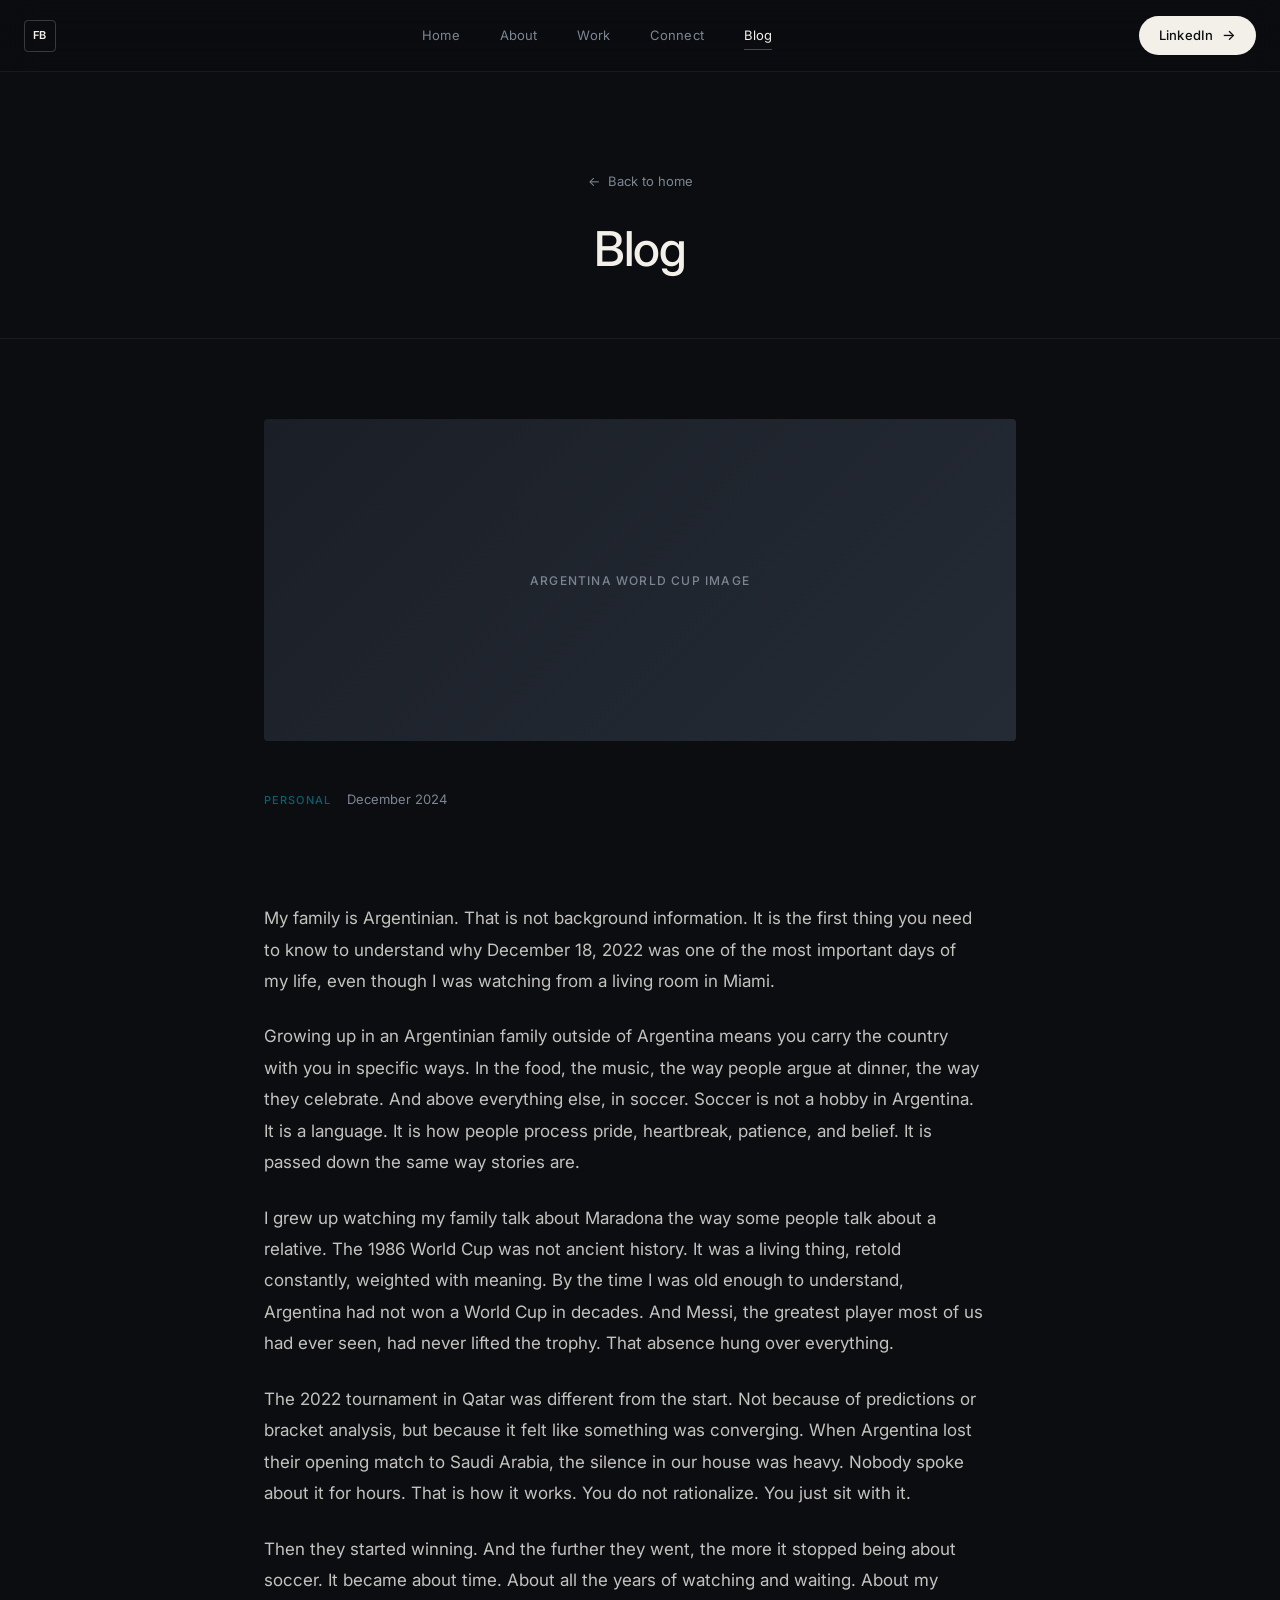
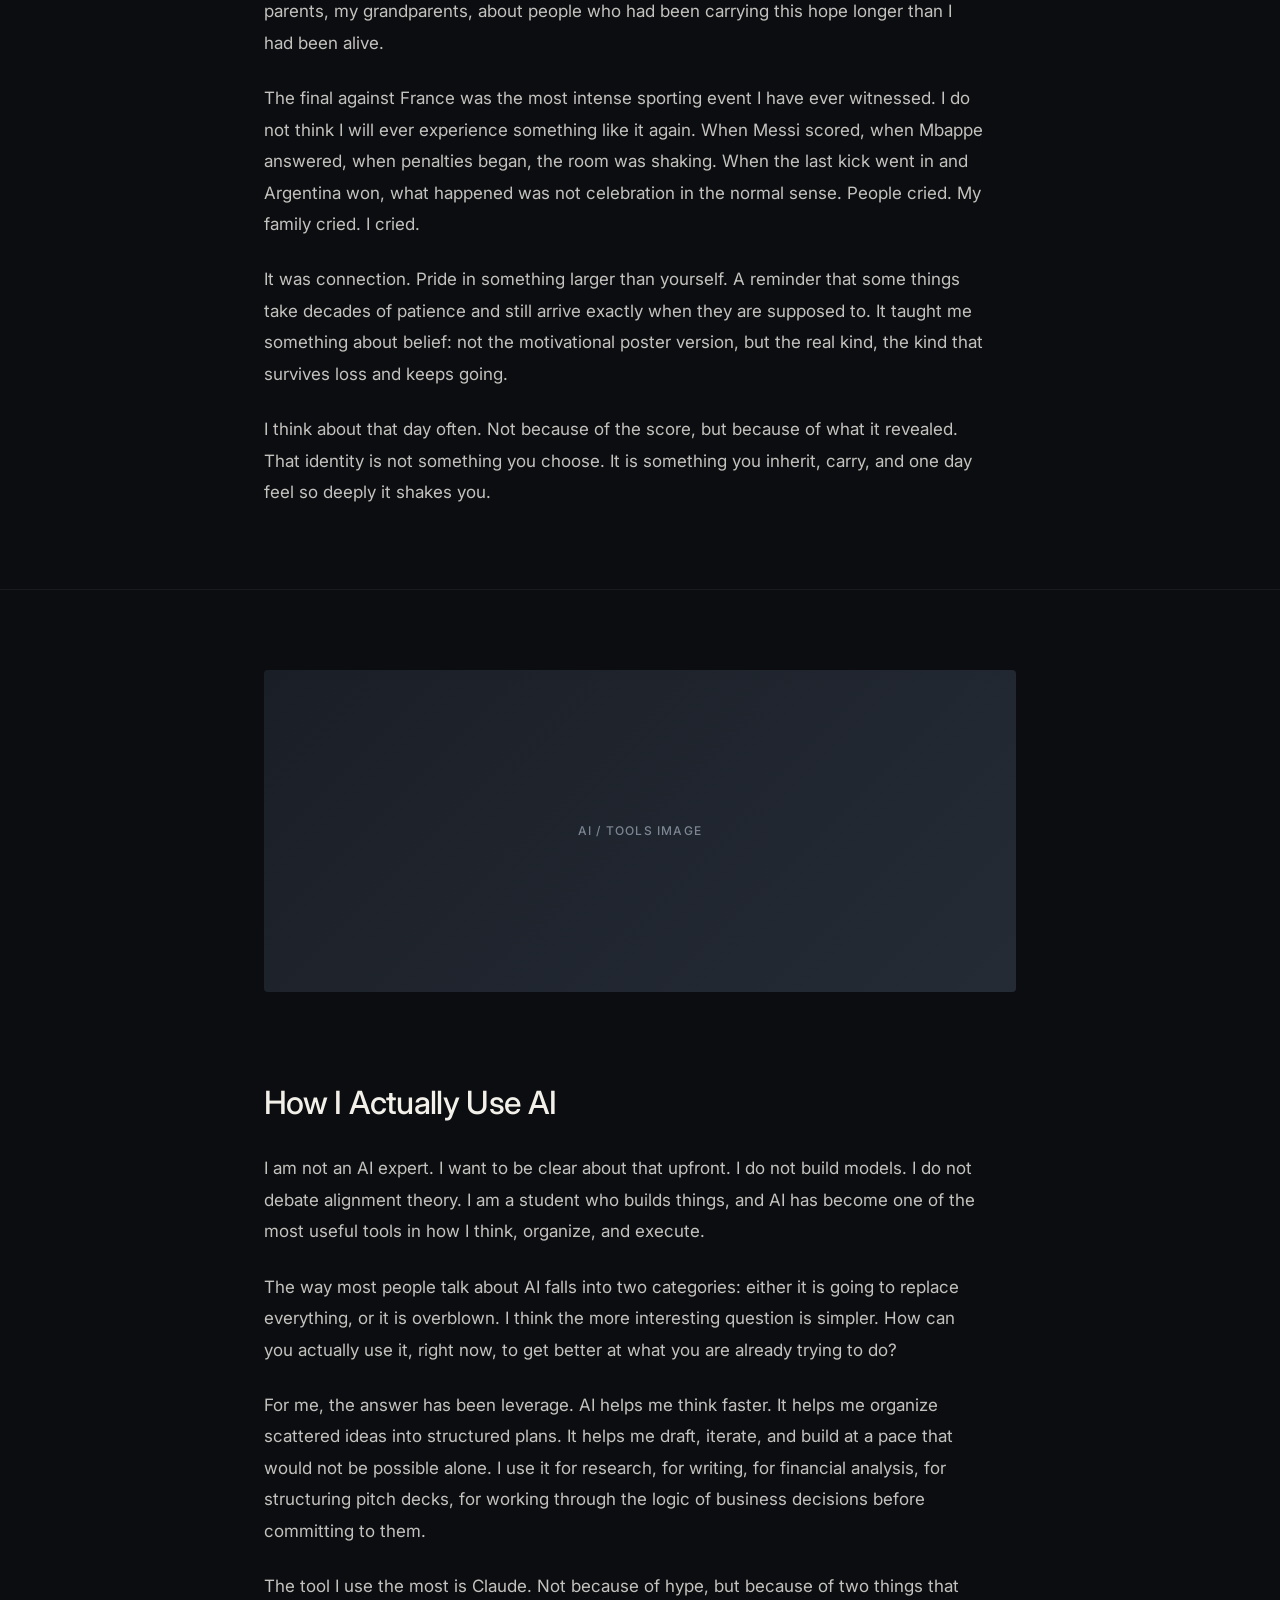
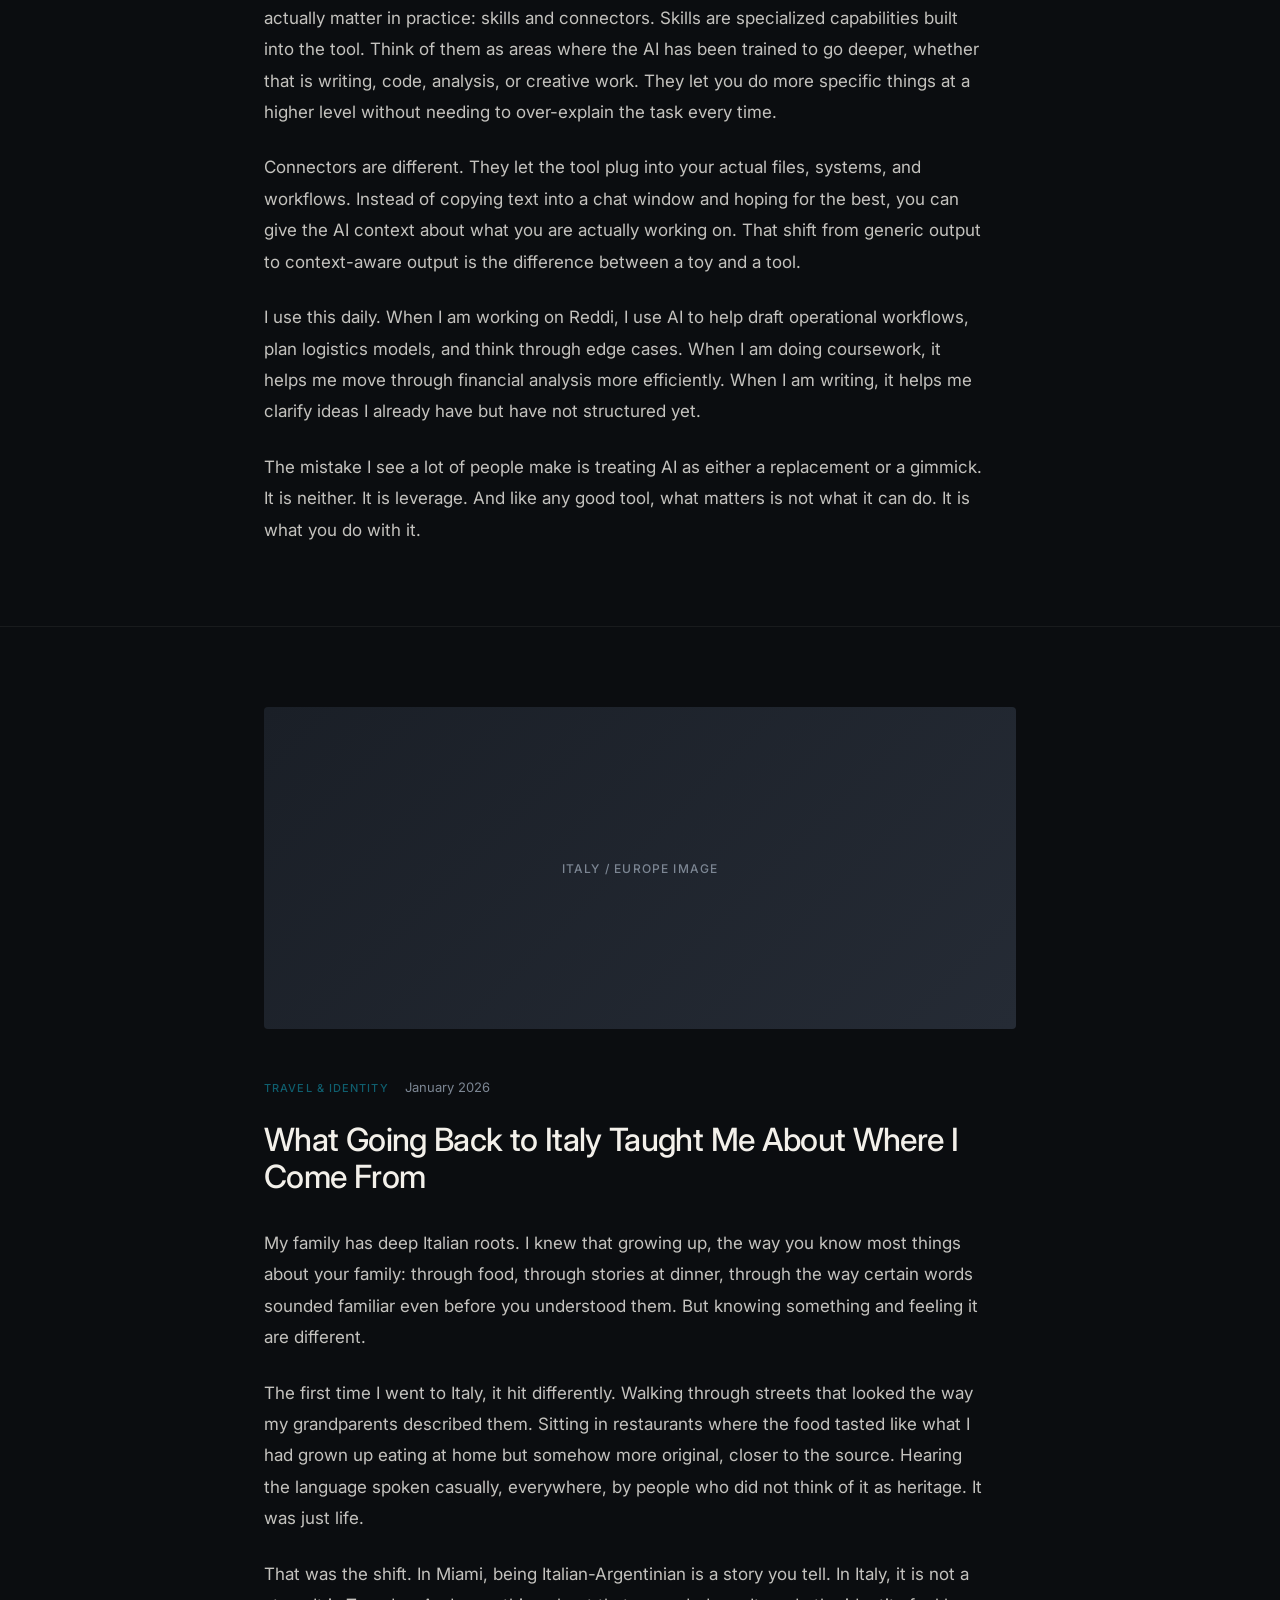
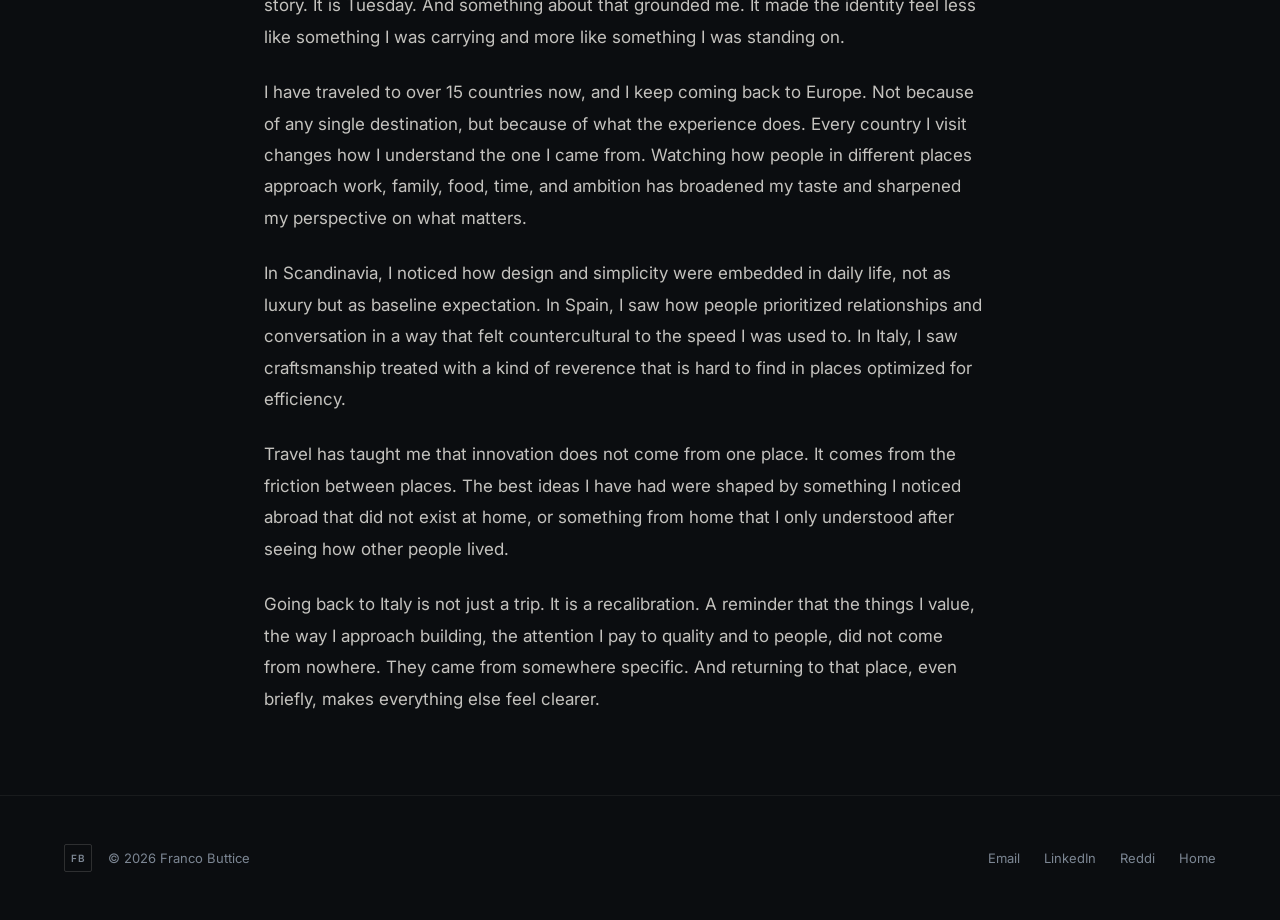
==== blog.html @ 8334fda9 "Initial site build — Franco Buttice personal brand website Single-scroll site with hero, about, work" ====
<!DOCTYPE html>
<html lang="en">
<head>
  <meta charset="UTF-8">
  <meta name="viewport" content="width=device-width, initial-scale=1.0">
  <title>Blog - Franco Buttice</title>
  <meta name="description" content="Thoughts on identity, technology, and building. By Franco Buttice.">

  <!-- Favicon -->
  <link rel="icon" type="image/svg+xml" href="data:image/svg+xml,<svg xmlns='http://www.w3.org/2000/svg' viewBox='0 0 32 32'><rect width='32' height='32' rx='4' fill='%230B0D10'/><text x='50%25' y='55%25' dominant-baseline='central' text-anchor='middle' fill='%23F3F0EA' font-family='system-ui' font-size='14' font-weight='600' letter-spacing='0.5'>FB</text></svg>">

  <!-- Fonts -->
  <link rel="preconnect" href="https://fonts.googleapis.com">
  <link rel="preconnect" href="https://fonts.gstatic.com" crossorigin>
  <link href="https://fonts.googleapis.com/css2?family=Inter:wght@300;400;500;600;700&display=swap" rel="stylesheet">

  <!-- Styles -->
  <link rel="stylesheet" href="css/style.css">
</head>
<body>

  <!-- ============ NAVBAR ============ -->
  <nav class="navbar scrolled" role="navigation" aria-label="Main navigation">
    <div class="navbar__inner">
      <a href="index.html" class="navbar__logo">
        <span class="navbar__monogram">FB</span>
      </a>

      <div class="navbar__links">
        <a href="index.html#home" class="navbar__link">Home</a>
        <a href="index.html#about" class="navbar__link">About</a>
        <a href="index.html#work" class="navbar__link">Work</a>
        <a href="index.html#connect" class="navbar__link">Connect</a>
        <a href="blog.html" class="navbar__link active">Blog</a>
      </div>

      <div class="navbar__cta">
        <a href="https://www.linkedin.com/in/francobuttice/" target="_blank" rel="noopener noreferrer" class="btn btn--primary btn--sm">
          LinkedIn <span class="btn-arrow">&rarr;</span>
        </a>
      </div>

      <button class="navbar__toggle" id="navToggle" aria-label="Toggle navigation menu" aria-expanded="false">
        <span></span>
        <span></span>
        <span></span>
      </button>
    </div>

    <div class="navbar__mobile-menu" id="mobileMenu">
      <a href="index.html#home" class="navbar__mobile-link">Home</a>
      <a href="index.html#about" class="navbar__mobile-link">About</a>
      <a href="index.html#work" class="navbar__mobile-link">Work</a>
      <a href="index.html#connect" class="navbar__mobile-link">Connect</a>
      <a href="blog.html" class="navbar__mobile-link active">Blog</a>
      <a href="https://www.linkedin.com/in/francobuttice/" target="_blank" rel="noopener noreferrer" class="btn btn--primary" style="margin-top: 16px;">
        Connect on LinkedIn <span class="btn-arrow">&rarr;</span>
      </a>
    </div>
  </nav>

  <!-- ============ BLOG PAGE ============ -->
  <main class="blog-page section--dark">

    <div class="blog-page__header">
      <div class="container container--narrow">
        <a href="index.html" class="blog-page__back reveal">
          <span>&larr;</span> Back to home
        </a>
        <h1 class="display-lg blog-page__title reveal">Blog</h1>
      </div>
    </div>

    <!-- ===== POST 1: Argentina World Cup ===== -->
    <article class="blog-post" id="post-argentina">
      <div class="container container--narrow">
        <div class="blog-post__hero-image reveal">
          <span class="about__placeholder-label" style="color: var(--steel);">Argentina World Cup Image</span>
        </div>
        <div class="blog-post__meta reveal">
          <span class="label-sm blog-post__category">Personal</span>
          <span class="blog-post__date">December 2024</span>
        </div>
        <h2 class="display-md blog-post__title reveal">What Argentina Winning the World Cup Meant to Me</h2>
        <div class="blog-post__body reveal">
          <p>
            My family is Argentinian. That is not background information. It is the first thing you need to know to understand why December 18, 2022 was one of the most important days of my life, even though I was watching from a living room in Miami.
          </p>
          <p>
            Growing up in an Argentinian family outside of Argentina means you carry the country with you in specific ways. In the food, the music, the way people argue at dinner, the way they celebrate. And above everything else, in soccer. Soccer is not a hobby in Argentina. It is a language. It is how people process pride, heartbreak, patience, and belief. It is passed down the same way stories are.
          </p>
          <p>
            I grew up watching my family talk about Maradona the way some people talk about a relative. The 1986 World Cup was not ancient history. It was a living thing, retold constantly, weighted with meaning. By the time I was old enough to understand, Argentina had not won a World Cup in decades. And Messi, the greatest player most of us had ever seen, had never lifted the trophy. That absence hung over everything.
          </p>
          <p>
            The 2022 tournament in Qatar was different from the start. Not because of predictions or bracket analysis, but because it felt like something was converging. When Argentina lost their opening match to Saudi Arabia, the silence in our house was heavy. Nobody spoke about it for hours. That is how it works. You do not rationalize. You just sit with it.
          </p>
          <p>
            Then they started winning. And the further they went, the more it stopped being about soccer. It became about time. About all the years of watching and waiting. About my parents, my grandparents, about people who had been carrying this hope longer than I had been alive.
          </p>
          <p>
            The final against France was the most intense sporting event I have ever witnessed. I do not think I will ever experience something like it again. When Messi scored, when Mbappe answered, when penalties began, the room was shaking. When the last kick went in and Argentina won, what happened was not celebration in the normal sense. People cried. My family cried. I cried.
          </p>
          <p>
            It was connection. Pride in something larger than yourself. A reminder that some things take decades of patience and still arrive exactly when they are supposed to. It taught me something about belief: not the motivational poster version, but the real kind, the kind that survives loss and keeps going.
          </p>
          <p>
            I think about that day often. Not because of the score, but because of what it revealed. That identity is not something you choose. It is something you inherit, carry, and one day feel so deeply it shakes you.
          </p>
        </div>
      </div>
    </article>

    <!-- ===== POST 2: AI ===== -->
    <article class="blog-post" id="post-ai">
      <div class="container container--narrow">
        <div class="blog-post__hero-image reveal">
          <span class="about__placeholder-label" style="color: var(--steel);">AI / Tools Image</span>
        </div>
        <div class="blog-post__meta reveal">
          <span class="label-sm blog-post__category">Technology</span>
          <span class="blog-post__date">March 2026</span>
        </div>
        <h2 class="display-md blog-post__title reveal">How I Actually Use AI</h2>
        <div class="blog-post__body reveal">
          <p>
            I am not an AI expert. I want to be clear about that upfront. I do not build models. I do not debate alignment theory. I am a student who builds things, and AI has become one of the most useful tools in how I think, organize, and execute.
          </p>
          <p>
            The way most people talk about AI falls into two categories: either it is going to replace everything, or it is overblown. I think the more interesting question is simpler. How can you actually use it, right now, to get better at what you are already trying to do?
          </p>
          <p>
            For me, the answer has been leverage. AI helps me think faster. It helps me organize scattered ideas into structured plans. It helps me draft, iterate, and build at a pace that would not be possible alone. I use it for research, for writing, for financial analysis, for structuring pitch decks, for working through the logic of business decisions before committing to them.
          </p>
          <p>
            The tool I use the most is Claude. Not because of hype, but because of two things that actually matter in practice: skills and connectors. Skills are specialized capabilities built into the tool. Think of them as areas where the AI has been trained to go deeper, whether that is writing, code, analysis, or creative work. They let you do more specific things at a higher level without needing to over-explain the task every time.
          </p>
          <p>
            Connectors are different. They let the tool plug into your actual files, systems, and workflows. Instead of copying text into a chat window and hoping for the best, you can give the AI context about what you are actually working on. That shift from generic output to context-aware output is the difference between a toy and a tool.
          </p>
          <p>
            I use this daily. When I am working on Reddi, I use AI to help draft operational workflows, plan logistics models, and think through edge cases. When I am doing coursework, it helps me move through financial analysis more efficiently. When I am writing, it helps me clarify ideas I already have but have not structured yet.
          </p>
          <p>
            The mistake I see a lot of people make is treating AI as either a replacement or a gimmick. It is neither. It is leverage. And like any good tool, what matters is not what it can do. It is what you do with it.
          </p>
        </div>
      </div>
    </article>

    <!-- ===== POST 3: Italy / Europe / Travel ===== -->
    <article class="blog-post" id="post-italy">
      <div class="container container--narrow">
        <div class="blog-post__hero-image reveal">
          <span class="about__placeholder-label" style="color: var(--steel);">Italy / Europe Image</span>
        </div>
        <div class="blog-post__meta reveal">
          <span class="label-sm blog-post__category">Travel &amp; Identity</span>
          <span class="blog-post__date">January 2026</span>
        </div>
        <h2 class="display-md blog-post__title reveal">What Going Back to Italy Taught Me About Where I Come From</h2>
        <div class="blog-post__body reveal">
          <p>
            My family has deep Italian roots. I knew that growing up, the way you know most things about your family: through food, through stories at dinner, through the way certain words sounded familiar even before you understood them. But knowing something and feeling it are different.
          </p>
          <p>
            The first time I went to Italy, it hit differently. Walking through streets that looked the way my grandparents described them. Sitting in restaurants where the food tasted like what I had grown up eating at home but somehow more original, closer to the source. Hearing the language spoken casually, everywhere, by people who did not think of it as heritage. It was just life.
          </p>
          <p>
            That was the shift. In Miami, being Italian-Argentinian is a story you tell. In Italy, it is not a story. It is Tuesday. And something about that grounded me. It made the identity feel less like something I was carrying and more like something I was standing on.
          </p>
          <p>
            I have traveled to over 15 countries now, and I keep coming back to Europe. Not because of any single destination, but because of what the experience does. Every country I visit changes how I understand the one I came from. Watching how people in different places approach work, family, food, time, and ambition has broadened my taste and sharpened my perspective on what matters.
          </p>
          <p>
            In Scandinavia, I noticed how design and simplicity were embedded in daily life, not as luxury but as baseline expectation. In Spain, I saw how people prioritized relationships and conversation in a way that felt countercultural to the speed I was used to. In Italy, I saw craftsmanship treated with a kind of reverence that is hard to find in places optimized for efficiency.
          </p>
          <p>
            Travel has taught me that innovation does not come from one place. It comes from the friction between places. The best ideas I have had were shaped by something I noticed abroad that did not exist at home, or something from home that I only understood after seeing how other people lived.
          </p>
          <p>
            Going back to Italy is not just a trip. It is a recalibration. A reminder that the things I value, the way I approach building, the attention I pay to quality and to people, did not come from nowhere. They came from somewhere specific. And returning to that place, even briefly, makes everything else feel clearer.
          </p>
        </div>
      </div>
    </article>

  </main>

  <!-- ============ FOOTER ============ -->
  <footer class="footer">
    <div class="container">
      <div class="footer__inner">
        <div class="footer__left">
          <span class="footer__monogram">FB</span>
          <span class="footer__copy">&copy; 2026 Franco Buttice</span>
        </div>
        <div class="footer__links">
          <a href="mailto:francobuttice@miami.edu" class="footer__link">Email</a>
          <a href="https://www.linkedin.com/in/francobuttice/" target="_blank" rel="noopener noreferrer" class="footer__link">LinkedIn</a>
          <a href="https://reddi.delivery" target="_blank" rel="noopener noreferrer" class="footer__link">Reddi</a>
          <a href="index.html" class="footer__link">Home</a>
        </div>
      </div>
    </div>
  </footer>

  <script src="js/main.js"></script>
</body>
</html>
---- css/style.css ----
/* ============================================
   FRANCO BUTTICE - PERSONAL BRAND WEBSITE
   Design System & Core Styles
   ============================================ */

/* --- Custom Properties --- */
:root {
  /* Palette */
  --obsidian: #0B0D10;
  --graphite: #1A1F27;
  --bone: #F3F0EA;
  --steel: #7C8693;
  --petrol: #0F5E6E;
  --petrol-light: #137d94;
  --petrol-glow: rgba(15, 94, 110, 0.15);
  --white: #FFFFFF;
  --black: #000000;

  /* Semantic */
  --bg-dark: var(--obsidian);
  --bg-dark-elevated: var(--graphite);
  --bg-light: var(--bone);
  --text-primary-light: #1a1a1a;
  --text-secondary-light: var(--steel);
  --text-primary-dark: var(--bone);
  --text-secondary-dark: var(--steel);
  --accent: var(--petrol);
  --accent-hover: var(--petrol-light);

  /* Typography */
  --font-display: 'Inter', -apple-system, BlinkMacSystemFont, 'Segoe UI', sans-serif;
  --font-body: 'Inter', -apple-system, BlinkMacSystemFont, 'Segoe UI', sans-serif;
  --font-mono: 'JetBrains Mono', 'SF Mono', 'Fira Code', monospace;

  /* Spacing (8px base) */
  --space-1: 4px;
  --space-2: 8px;
  --space-3: 12px;
  --space-4: 16px;
  --space-5: 20px;
  --space-6: 24px;
  --space-7: 32px;
  --space-8: 40px;
  --space-9: 48px;
  --space-10: 56px;
  --space-11: 64px;
  --space-12: 80px;
  --space-13: 96px;
  --space-14: 120px;

  /* Layout */
  --container-max: 1200px;
  --container-narrow: 800px;
  --container-wide: 1400px;

  /* Radius */
  --radius-sm: 2px;
  --radius-md: 4px;
  --radius-lg: 8px;
  --radius-pill: 100px;

  /* Transitions */
  --ease-out: cubic-bezier(0.16, 1, 0.3, 1);
  --ease-in-out: cubic-bezier(0.65, 0, 0.35, 1);
  --duration-fast: 150ms;
  --duration-normal: 300ms;
  --duration-slow: 500ms;

  /* Navbar */
  --nav-height: 72px;
}

/* --- Reset --- */
*,
*::before,
*::after {
  margin: 0;
  padding: 0;
  box-sizing: border-box;
}

html {
  scroll-behavior: smooth;
  -webkit-text-size-adjust: 100%;
  font-size: 16px;
}

body {
  font-family: var(--font-body);
  background: var(--bg-dark);
  color: var(--text-primary-dark);
  line-height: 1.6;
  -webkit-font-smoothing: antialiased;
  -moz-osx-font-smoothing: grayscale;
  overflow-x: hidden;
}

img {
  max-width: 100%;
  height: auto;
  display: block;
}

a {
  color: inherit;
  text-decoration: none;
}

button {
  font-family: inherit;
  cursor: pointer;
  border: none;
  background: none;
}

ul, ol {
  list-style: none;
}

/* --- Typography --- */
.display-xl {
  font-size: clamp(2.5rem, 6vw, 4.5rem);
  font-weight: 500;
  line-height: 0.95;
  letter-spacing: -0.04em;
}

.display-lg {
  font-size: clamp(2rem, 4vw, 3rem);
  font-weight: 500;
  line-height: 1.05;
  letter-spacing: -0.03em;
}

.display-md {
  font-size: clamp(1.5rem, 3vw, 2rem);
  font-weight: 500;
  line-height: 1.15;
  letter-spacing: -0.02em;
}

.heading-lg {
  font-size: clamp(1.25rem, 2vw, 1.5rem);
  font-weight: 600;
  line-height: 1.3;
  letter-spacing: -0.01em;
}

.heading-md {
  font-size: 1.125rem;
  font-weight: 600;
  line-height: 1.4;
}

.body-lg {
  font-size: 1.125rem;
  font-weight: 400;
  line-height: 1.7;
}

.body-md {
  font-size: 1rem;
  font-weight: 400;
  line-height: 1.7;
}

.body-sm {
  font-size: 0.875rem;
  font-weight: 400;
  line-height: 1.6;
}

.label {
  font-size: 0.75rem;
  font-weight: 500;
  letter-spacing: 0.08em;
  text-transform: uppercase;
  line-height: 1.3;
}

.label-sm {
  font-size: 0.6875rem;
  font-weight: 500;
  letter-spacing: 0.1em;
  text-transform: uppercase;
  line-height: 1.3;
}

/* --- Layout --- */
.container {
  width: 100%;
  max-width: var(--container-max);
  margin: 0 auto;
  padding: 0 var(--space-6);
}

.container--narrow {
  max-width: var(--container-narrow);
}

.container--wide {
  max-width: var(--container-wide);
}

.section {
  padding: var(--space-14) 0;
  position: relative;
}

.section--dark {
  background: var(--bg-dark);
  color: var(--text-primary-dark);
}

.section--light {
  background: var(--bg-light);
  color: var(--text-primary-light);
}

/* --- Buttons --- */
.btn {
  display: inline-flex;
  align-items: center;
  justify-content: center;
  gap: var(--space-2);
  padding: 12px 28px;
  font-size: 0.875rem;
  font-weight: 500;
  letter-spacing: 0.02em;
  border-radius: var(--radius-pill);
  transition: all var(--duration-normal) var(--ease-out);
  white-space: nowrap;
}

.btn--primary {
  background: var(--bone);
  color: var(--obsidian);
}

.btn--primary:hover {
  background: var(--white);
  transform: translateY(-1px);
}

.btn--accent {
  background: var(--accent);
  color: var(--white);
}

.btn--accent:hover {
  background: var(--accent-hover);
  transform: translateY(-1px);
}

.btn--ghost {
  background: transparent;
  color: var(--bone);
  border: 1px solid rgba(243, 240, 234, 0.25);
}

.btn--ghost:hover {
  border-color: rgba(243, 240, 234, 0.5);
  background: rgba(243, 240, 234, 0.05);
}

.btn--ghost-dark {
  background: transparent;
  color: var(--obsidian);
  border: 1px solid rgba(11, 13, 16, 0.2);
}

.btn--ghost-dark:hover {
  border-color: rgba(11, 13, 16, 0.4);
  background: rgba(11, 13, 16, 0.03);
}

.btn--sm {
  padding: 8px 20px;
  font-size: 0.8125rem;
}

.btn .btn-arrow {
  transition: transform var(--duration-normal) var(--ease-out);
  font-size: 1.1em;
}

.btn:hover .btn-arrow {
  transform: translateX(3px);
}

/* --- Navbar --- */
.navbar {
  position: fixed;
  top: 0;
  left: 0;
  right: 0;
  z-index: 1000;
  height: var(--nav-height);
  display: flex;
  align-items: center;
  transition: all var(--duration-normal) var(--ease-out);
  background: transparent;
}

.navbar.scrolled {
  background: rgba(11, 13, 16, 0.92);
  backdrop-filter: blur(20px);
  -webkit-backdrop-filter: blur(20px);
  border-bottom: 1px solid rgba(243, 240, 234, 0.06);
}

.navbar__inner {
  display: flex;
  align-items: center;
  justify-content: space-between;
  width: 100%;
  max-width: var(--container-wide);
  margin: 0 auto;
  padding: 0 var(--space-6);
}

.navbar__logo {
  font-size: 1.125rem;
  font-weight: 600;
  letter-spacing: -0.02em;
  color: var(--bone);
  display: flex;
  align-items: center;
  gap: var(--space-3);
}

.navbar__monogram {
  width: 32px;
  height: 32px;
  display: flex;
  align-items: center;
  justify-content: center;
  border: 1px solid rgba(243, 240, 234, 0.2);
  border-radius: var(--radius-md);
  font-size: 0.6875rem;
  font-weight: 600;
  letter-spacing: 0.05em;
  color: var(--bone);
}

.navbar__links {
  display: flex;
  align-items: center;
  gap: var(--space-8);
}

.navbar__link {
  font-size: 0.8125rem;
  font-weight: 400;
  color: var(--steel);
  letter-spacing: 0.01em;
  transition: color var(--duration-fast) var(--ease-out);
  position: relative;
}

.navbar__link::after {
  content: '';
  position: absolute;
  bottom: -4px;
  left: 0;
  width: 0;
  height: 1px;
  background: var(--accent);
  transition: width var(--duration-normal) var(--ease-out);
}

.navbar__link:hover,
.navbar__link.active {
  color: var(--bone);
}

.navbar__link.active::after {
  width: 100%;
}

.navbar__cta {
  display: flex;
  align-items: center;
  gap: var(--space-4);
}

/* Mobile menu */
.navbar__toggle {
  display: none;
  flex-direction: column;
  gap: 5px;
  width: 24px;
  cursor: pointer;
  z-index: 1001;
}

.navbar__toggle span {
  display: block;
  width: 100%;
  height: 1.5px;
  background: var(--bone);
  transition: all var(--duration-normal) var(--ease-out);
  transform-origin: center;
}

.navbar__toggle.open span:nth-child(1) {
  transform: rotate(45deg) translateY(4.6px);
}

.navbar__toggle.open span:nth-child(2) {
  opacity: 0;
}

.navbar__toggle.open span:nth-child(3) {
  transform: rotate(-45deg) translateY(-4.6px);
}

.navbar__mobile-menu {
  display: none;
  position: fixed;
  top: 0;
  left: 0;
  right: 0;
  bottom: 0;
  background: rgba(11, 13, 16, 0.97);
  backdrop-filter: blur(30px);
  -webkit-backdrop-filter: blur(30px);
  z-index: 999;
  flex-direction: column;
  align-items: center;
  justify-content: center;
  gap: var(--space-8);
  opacity: 0;
  transition: opacity var(--duration-normal) var(--ease-out);
}

.navbar__mobile-menu.open {
  display: flex;
  opacity: 1;
}

.navbar__mobile-link {
  font-size: 1.5rem;
  font-weight: 500;
  color: var(--bone);
  letter-spacing: -0.01em;
  opacity: 0.7;
  transition: opacity var(--duration-fast);
}

.navbar__mobile-link:hover,
.navbar__mobile-link.active {
  opacity: 1;
}

/* --- Hero --- */
.hero {
  min-height: 100dvh;
  display: flex;
  align-items: center;
  justify-content: center;
  position: relative;
  overflow: hidden;
  background: var(--bg-dark);
}

.hero__canvas {
  position: absolute;
  top: 0;
  left: 0;
  width: 100%;
  height: 100%;
  z-index: 1;
}

.hero__content {
  position: relative;
  z-index: 2;
  text-align: center;
  max-width: 900px;
  padding: 0 var(--space-6);
}

.hero__name {
  font-size: clamp(2.25rem, 5.5vw, 4.25rem);
  font-weight: 500;
  letter-spacing: -0.04em;
  line-height: 0.95;
  color: var(--bone);
  margin-bottom: var(--space-7);
  opacity: 0;
}

.hero__headline {
  font-size: clamp(1rem, 2vw, 1.25rem);
  font-weight: 400;
  line-height: 1.7;
  color: var(--steel);
  max-width: 600px;
  margin: 0 auto var(--space-9);
  opacity: 0;
}

.hero__cta {
  opacity: 0;
  display: flex;
  align-items: center;
  justify-content: center;
  gap: var(--space-4);
}

.hero__scroll-hint {
  position: absolute;
  bottom: var(--space-8);
  left: 50%;
  transform: translateX(-50%);
  z-index: 2;
  opacity: 0;
  display: flex;
  flex-direction: column;
  align-items: center;
  gap: var(--space-2);
}

.hero__scroll-line {
  width: 1px;
  height: 40px;
  background: linear-gradient(to bottom, var(--steel), transparent);
  animation: scrollPulse 2s var(--ease-in-out) infinite;
}

@keyframes scrollPulse {
  0%, 100% { opacity: 0.3; transform: scaleY(0.6); }
  50% { opacity: 0.8; transform: scaleY(1); }
}

/* --- About --- */
.about {
  background: var(--bg-light);
  color: var(--text-primary-light);
}

.about__header {
  margin-bottom: var(--space-12);
}

.about__label {
  color: var(--accent);
  margin-bottom: var(--space-4);
}

.about__grid {
  display: grid;
  grid-template-columns: 1fr 1fr;
  gap: var(--space-11);
  align-items: start;
}

.about__text {
  display: flex;
  flex-direction: column;
  gap: var(--space-7);
}

.about__bio {
  font-size: 1.125rem;
  line-height: 1.8;
  color: var(--text-primary-light);
}

.about__details {
  display: flex;
  flex-direction: column;
  gap: var(--space-5);
}

.about__detail-item {
  display: flex;
  gap: var(--space-4);
  align-items: flex-start;
}

.about__detail-marker {
  width: 3px;
  height: 3px;
  background: var(--accent);
  border-radius: 50%;
  margin-top: 10px;
  flex-shrink: 0;
}

.about__detail-text {
  font-size: 0.9375rem;
  line-height: 1.7;
  color: #4a4a4a;
}

.about__media {
  display: flex;
  flex-direction: column;
  gap: var(--space-6);
}

.about__image-placeholder {
  width: 100%;
  aspect-ratio: 4/5;
  background: linear-gradient(135deg, #e8e4de, #d8d4ce);
  border-radius: var(--radius-md);
  display: flex;
  align-items: center;
  justify-content: center;
  overflow: hidden;
  position: relative;
}

.about__image-placeholder--landscape {
  aspect-ratio: 16/10;
}

.about__image-placeholder img {
  width: 100%;
  height: 100%;
  object-fit: cover;
}

.about__placeholder-label {
  font-size: 0.75rem;
  font-weight: 500;
  letter-spacing: 0.1em;
  text-transform: uppercase;
  color: var(--steel);
  position: absolute;
}

/* Video placeholder */
.about__video-placeholder {
  width: 100%;
  aspect-ratio: 16/9;
  background: linear-gradient(135deg, #e8e4de, #d8d4ce);
  border-radius: var(--radius-md);
  display: flex;
  flex-direction: column;
  align-items: center;
  justify-content: center;
  gap: var(--space-3);
  cursor: pointer;
  position: relative;
  overflow: hidden;
  margin-top: var(--space-9);
}

.about__video-play {
  width: 56px;
  height: 56px;
  border-radius: 50%;
  background: var(--obsidian);
  display: flex;
  align-items: center;
  justify-content: center;
}

.about__video-play svg {
  fill: var(--bone);
  margin-left: 3px;
}

.about__video-label {
  font-size: 0.75rem;
  font-weight: 500;
  letter-spacing: 0.08em;
  text-transform: uppercase;
  color: var(--steel);
}

/* --- Work --- */
.work {
  background: var(--bg-dark);
  color: var(--text-primary-dark);
}

.work__header {
  margin-bottom: var(--space-12);
}

.work__label {
  color: var(--accent);
  margin-bottom: var(--space-4);
}

.work__entries {
  display: flex;
  flex-direction: column;
  gap: var(--space-14);
}

.work__entry {
  display: grid;
  grid-template-columns: 1fr 1fr;
  gap: var(--space-11);
  align-items: center;
}

.work__entry:nth-child(even) {
  direction: rtl;
}

.work__entry:nth-child(even) > * {
  direction: ltr;
}

.work__entry-visual {
  width: 100%;
  aspect-ratio: 4/3;
  background: var(--bg-dark-elevated);
  border-radius: var(--radius-md);
  display: flex;
  align-items: center;
  justify-content: center;
  border: 1px solid rgba(243, 240, 234, 0.06);
  overflow: hidden;
  position: relative;
}

.work__entry-visual img {
  width: 100%;
  height: 100%;
  object-fit: cover;
}

.work__entry-content {
  display: flex;
  flex-direction: column;
  gap: var(--space-5);
}

.work__entry-tag {
  color: var(--accent);
}

.work__entry-name {
  color: var(--bone);
}

.work__entry-desc {
  color: var(--steel);
  font-size: 0.9375rem;
  line-height: 1.7;
}

.work__entry-role {
  font-size: 0.8125rem;
  font-weight: 500;
  color: var(--bone);
  opacity: 0.7;
}

.work__entry-summary {
  font-size: 0.9375rem;
  line-height: 1.7;
  color: var(--steel);
}

.work__entry-link {
  display: inline-flex;
  align-items: center;
  gap: var(--space-2);
  font-size: 0.8125rem;
  font-weight: 500;
  color: var(--accent);
  transition: color var(--duration-fast);
}

.work__entry-link:hover {
  color: var(--accent-hover);
}

.work__entry-link svg {
  width: 14px;
  height: 14px;
  transition: transform var(--duration-fast);
}

.work__entry-link:hover svg {
  transform: translate(2px, -2px);
}

/* Small entry (BTY) */
.work__entry--small {
  grid-template-columns: 1fr;
  max-width: 700px;
  padding: var(--space-7);
  background: var(--bg-dark-elevated);
  border-radius: var(--radius-md);
  border: 1px solid rgba(243, 240, 234, 0.06);
}

.work__entry--small .work__entry-content {
  gap: var(--space-3);
}

/* --- Connect --- */
.connect {
  background: var(--bg-light);
  color: var(--text-primary-light);
  padding: var(--space-14) 0;
}

.connect__inner {
  text-align: center;
  max-width: 600px;
  margin: 0 auto;
}

.connect__label {
  color: var(--accent);
  margin-bottom: var(--space-4);
}

.connect__headline {
  margin-bottom: var(--space-6);
}

.connect__subtext {
  color: #5a5a5a;
  margin-bottom: var(--space-9);
  font-size: 1.0625rem;
  line-height: 1.7;
}

.connect__links {
  display: flex;
  align-items: center;
  justify-content: center;
  gap: var(--space-6);
  flex-wrap: wrap;
}

.connect__link {
  display: inline-flex;
  align-items: center;
  gap: var(--space-2);
  font-size: 0.875rem;
  font-weight: 500;
  color: var(--text-primary-light);
  padding: 12px 24px;
  border: 1px solid rgba(11, 13, 16, 0.15);
  border-radius: var(--radius-pill);
  transition: all var(--duration-normal) var(--ease-out);
}

.connect__link:hover {
  border-color: var(--accent);
  color: var(--accent);
  transform: translateY(-1px);
}

.connect__link svg {
  width: 16px;
  height: 16px;
}

/* --- Blog Preview --- */
.blog-preview {
  background: var(--bg-dark);
  color: var(--text-primary-dark);
}

.blog-preview__header {
  margin-bottom: var(--space-12);
}

.blog-preview__label {
  color: var(--accent);
  margin-bottom: var(--space-4);
}

.blog-preview__grid {
  display: grid;
  grid-template-columns: 1fr 1fr;
  gap: var(--space-7);
  margin-bottom: var(--space-11);
}

.blog-preview__featured {
  grid-column: 1 / -1;
}

.blog-card {
  background: var(--bg-dark-elevated);
  border-radius: var(--radius-md);
  border: 1px solid rgba(243, 240, 234, 0.06);
  overflow: hidden;
  transition: all var(--duration-normal) var(--ease-out);
}

.blog-card:hover {
  border-color: rgba(243, 240, 234, 0.12);
  transform: translateY(-2px);
}

.blog-card__image {
  width: 100%;
  aspect-ratio: 21/9;
  background: linear-gradient(135deg, var(--graphite), #252b35);
  display: flex;
  align-items: center;
  justify-content: center;
  overflow: hidden;
  position: relative;
}

.blog-card__image img {
  width: 100%;
  height: 100%;
  object-fit: cover;
}

.blog-card__body {
  padding: var(--space-6);
}

.blog-card__tag {
  color: var(--accent);
  margin-bottom: var(--space-3);
}

.blog-card__title {
  color: var(--bone);
  margin-bottom: var(--space-3);
}

.blog-card__excerpt {
  color: var(--steel);
  font-size: 0.9375rem;
  line-height: 1.7;
  margin-bottom: var(--space-5);
}

.blog-card__read {
  font-size: 0.8125rem;
  font-weight: 500;
  color: var(--accent);
  display: inline-flex;
  align-items: center;
  gap: var(--space-2);
  transition: color var(--duration-fast);
}

.blog-card__read:hover {
  color: var(--accent-hover);
}

/* Small blog cards */
.blog-card--small .blog-card__image {
  aspect-ratio: 16/9;
}

.blog-card--small .blog-card__body {
  padding: var(--space-5);
}

/* Blog CTA */
.blog-preview__cta {
  text-align: center;
  position: relative;
  padding: var(--space-11) 0 0;
}

.blog-preview__cta::before {
  content: '';
  position: absolute;
  top: 0;
  left: 50%;
  transform: translateX(-50%);
  width: 200px;
  height: 1px;
  background: linear-gradient(to right, transparent, rgba(243, 240, 234, 0.1), transparent);
}

/* --- Footer --- */
.footer {
  background: var(--bg-dark);
  border-top: 1px solid rgba(243, 240, 234, 0.06);
  padding: var(--space-9) 0;
}

.footer__inner {
  display: flex;
  align-items: center;
  justify-content: space-between;
}

.footer__left {
  display: flex;
  align-items: center;
  gap: var(--space-4);
}

.footer__monogram {
  width: 28px;
  height: 28px;
  display: flex;
  align-items: center;
  justify-content: center;
  border: 1px solid rgba(243, 240, 234, 0.15);
  border-radius: var(--radius-sm);
  font-size: 0.625rem;
  font-weight: 600;
  letter-spacing: 0.05em;
  color: var(--steel);
}

.footer__copy {
  font-size: 0.8125rem;
  color: var(--steel);
}

.footer__links {
  display: flex;
  gap: var(--space-6);
}

.footer__link {
  font-size: 0.8125rem;
  color: var(--steel);
  transition: color var(--duration-fast);
}

.footer__link:hover {
  color: var(--bone);
}

/* --- Blog Page --- */
.blog-page {
  padding-top: var(--nav-height);
}

.blog-page__header {
  padding: var(--space-13) 0 var(--space-11);
  text-align: center;
}

.blog-page__back {
  display: inline-flex;
  align-items: center;
  gap: var(--space-2);
  font-size: 0.8125rem;
  color: var(--steel);
  margin-bottom: var(--space-7);
  transition: color var(--duration-fast);
}

.blog-page__back:hover {
  color: var(--bone);
}

.blog-page__title {
  color: var(--bone);
}

.blog-post {
  padding: var(--space-12) 0;
  border-top: 1px solid rgba(243, 240, 234, 0.06);
}

.blog-post__hero-image {
  width: 100%;
  aspect-ratio: 21/9;
  background: linear-gradient(135deg, var(--graphite), #252b35);
  border-radius: var(--radius-md);
  margin-bottom: var(--space-9);
  display: flex;
  align-items: center;
  justify-content: center;
  overflow: hidden;
}

.blog-post__hero-image img {
  width: 100%;
  height: 100%;
  object-fit: cover;
}

.blog-post__meta {
  display: flex;
  align-items: center;
  gap: var(--space-4);
  margin-bottom: var(--space-6);
}

.blog-post__date {
  font-size: 0.8125rem;
  color: var(--steel);
}

.blog-post__category {
  color: var(--accent);
}

.blog-post__title {
  color: var(--bone);
  margin-bottom: var(--space-7);
}

.blog-post__body {
  max-width: 720px;
}

.blog-post__body p {
  font-size: 1.0625rem;
  line-height: 1.85;
  color: rgba(243, 240, 234, 0.8);
  margin-bottom: var(--space-6);
}

.blog-post__body p:last-child {
  margin-bottom: 0;
}

/* --- Reveal Animations --- */
.reveal {
  opacity: 0;
  transform: translateY(30px);
  transition: opacity 0.7s var(--ease-out), transform 0.7s var(--ease-out);
}

.reveal.visible {
  opacity: 1;
  transform: translateY(0);
}

.reveal-delay-1 { transition-delay: 0.1s; }
.reveal-delay-2 { transition-delay: 0.2s; }
.reveal-delay-3 { transition-delay: 0.3s; }
.reveal-delay-4 { transition-delay: 0.4s; }

/* Staggered children */
.stagger-children .reveal {
  transition-delay: calc(var(--child-index, 0) * 0.1s);
}

/* --- Responsive --- */
@media (max-width: 1024px) {
  .about__grid {
    grid-template-columns: 1fr;
    gap: var(--space-9);
  }

  .work__entry {
    grid-template-columns: 1fr;
    gap: var(--space-7);
  }

  .work__entry:nth-child(even) {
    direction: ltr;
  }

  .section {
    padding: var(--space-13) 0;
  }
}

@media (max-width: 768px) {
  :root {
    --nav-height: 64px;
  }

  .navbar__links,
  .navbar__cta {
    display: none;
  }

  .navbar__toggle {
    display: flex;
  }

  .section {
    padding: var(--space-12) 0;
  }

  .blog-preview__grid {
    grid-template-columns: 1fr;
  }

  .footer__inner {
    flex-direction: column;
    gap: var(--space-5);
    text-align: center;
  }

  .footer__links {
    flex-wrap: wrap;
    justify-content: center;
  }

  .connect__links {
    flex-direction: column;
    align-items: stretch;
  }

  .connect__link {
    justify-content: center;
  }
}

@media (max-width: 480px) {
  .container {
    padding: 0 var(--space-5);
  }

  .hero__name {
    font-size: clamp(2rem, 10vw, 2.75rem);
  }

  .hero__cta {
    flex-direction: column;
    width: 100%;
    padding: 0 var(--space-4);
  }

  .hero__cta .btn {
    width: 100%;
  }

  .section {
    padding: var(--space-11) 0;
  }
}

/* --- Reduced Motion --- */
@media (prefers-reduced-motion: reduce) {
  *,
  *::before,
  *::after {
    animation-duration: 0.01ms !important;
    animation-iteration-count: 1 !important;
    transition-duration: 0.01ms !important;
  }

  html {
    scroll-behavior: auto;
  }

  .reveal {
    opacity: 1;
    transform: none;
    transition: none;
  }

  .hero__scroll-line {
    animation: none;
    opacity: 0.5;
  }
}

/* --- Utility --- */
.sr-only {
  position: absolute;
  width: 1px;
  height: 1px;
  padding: 0;
  margin: -1px;
  overflow: hidden;
  clip: rect(0, 0, 0, 0);
  white-space: nowrap;
  border: 0;
}

.text-accent {
  color: var(--accent);
}

.text-steel {
  color: var(--steel);
}

.text-bone {
  color: var(--bone);
}

.mb-0 { margin-bottom: 0; }
.mt-auto { margin-top: auto; }
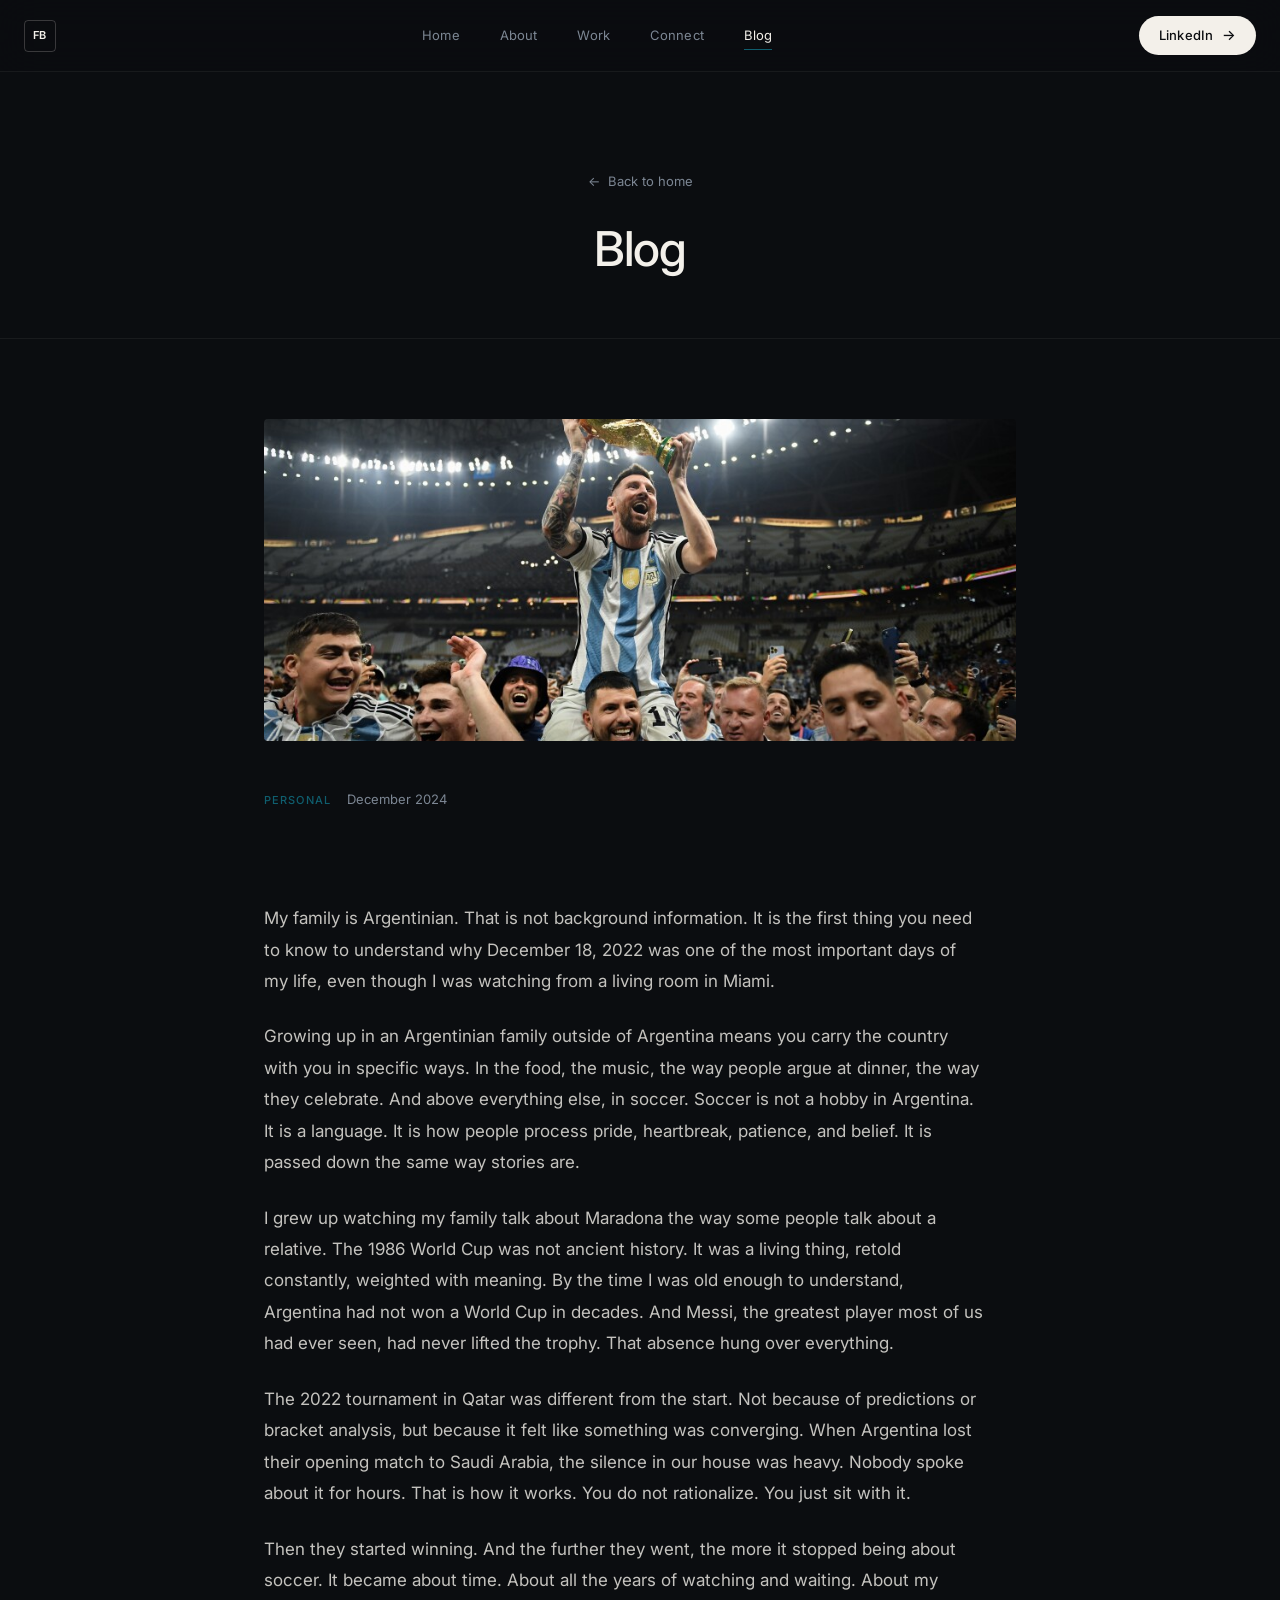
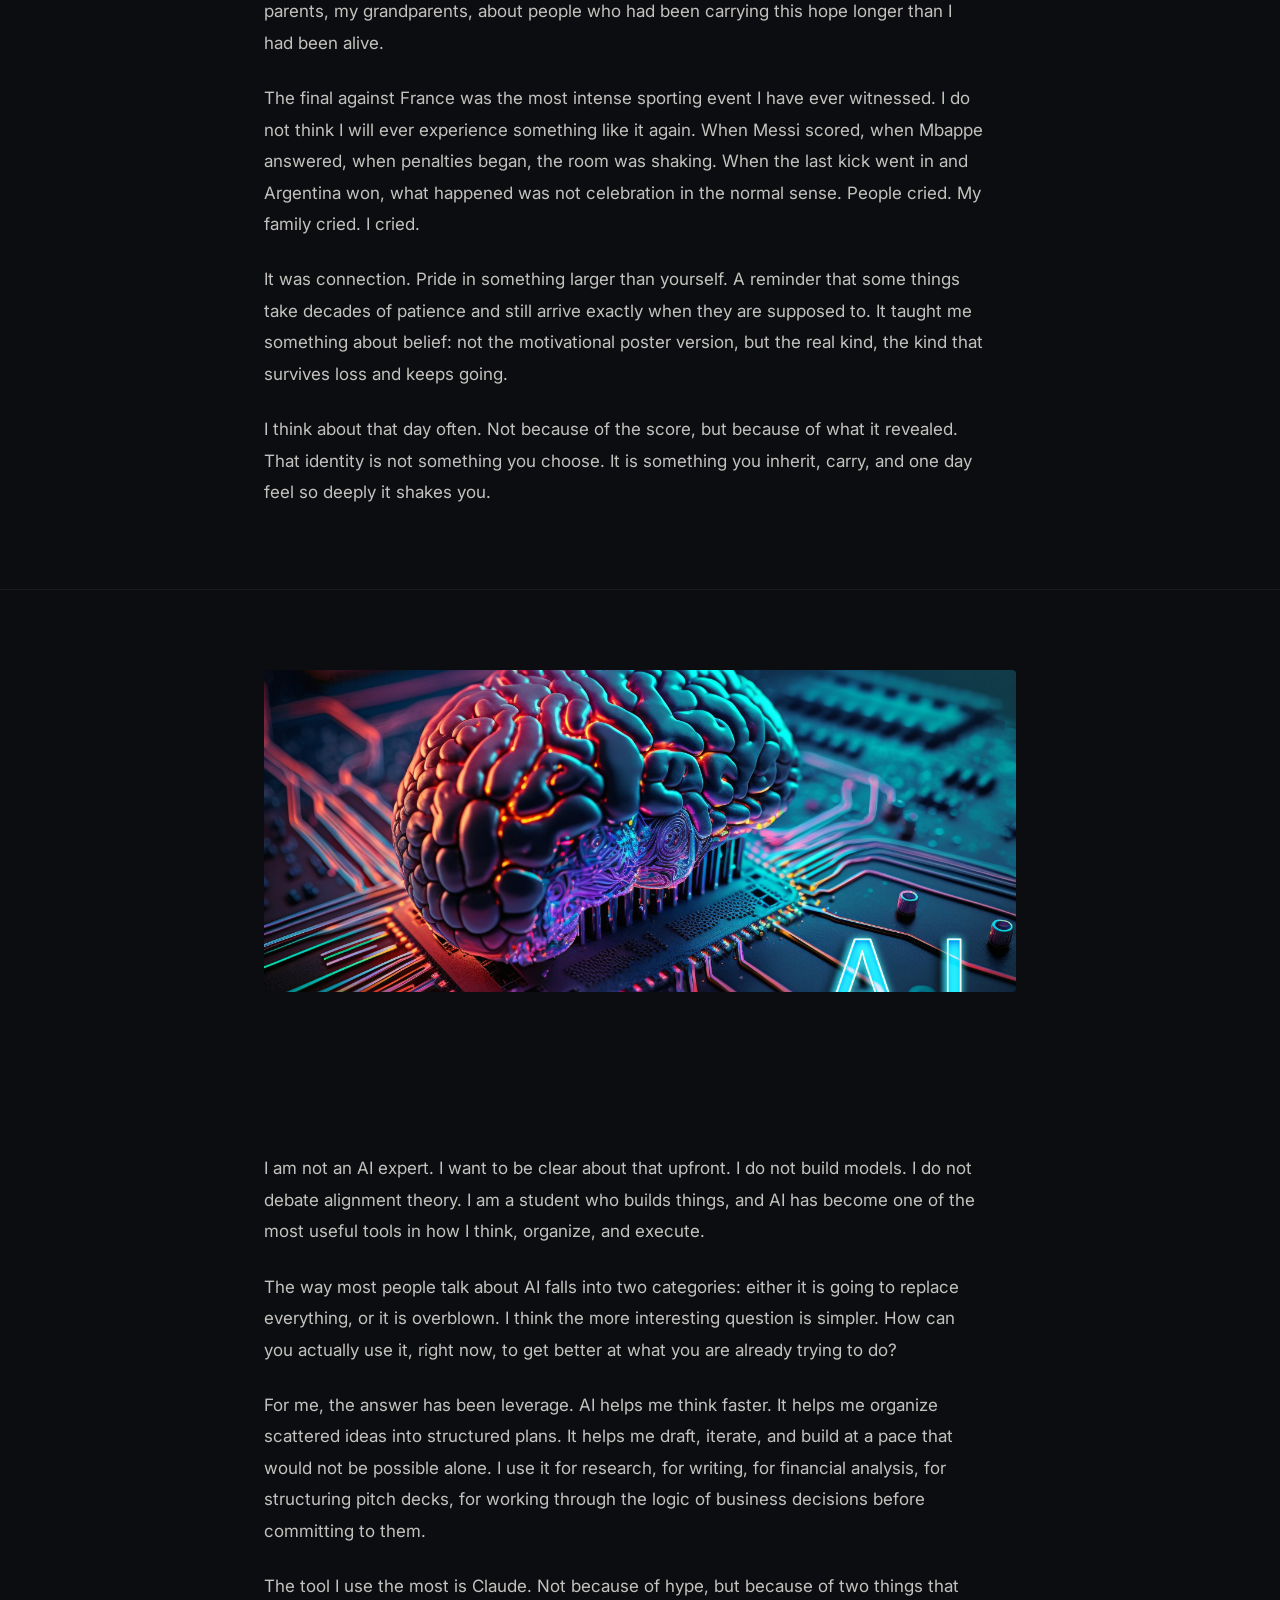
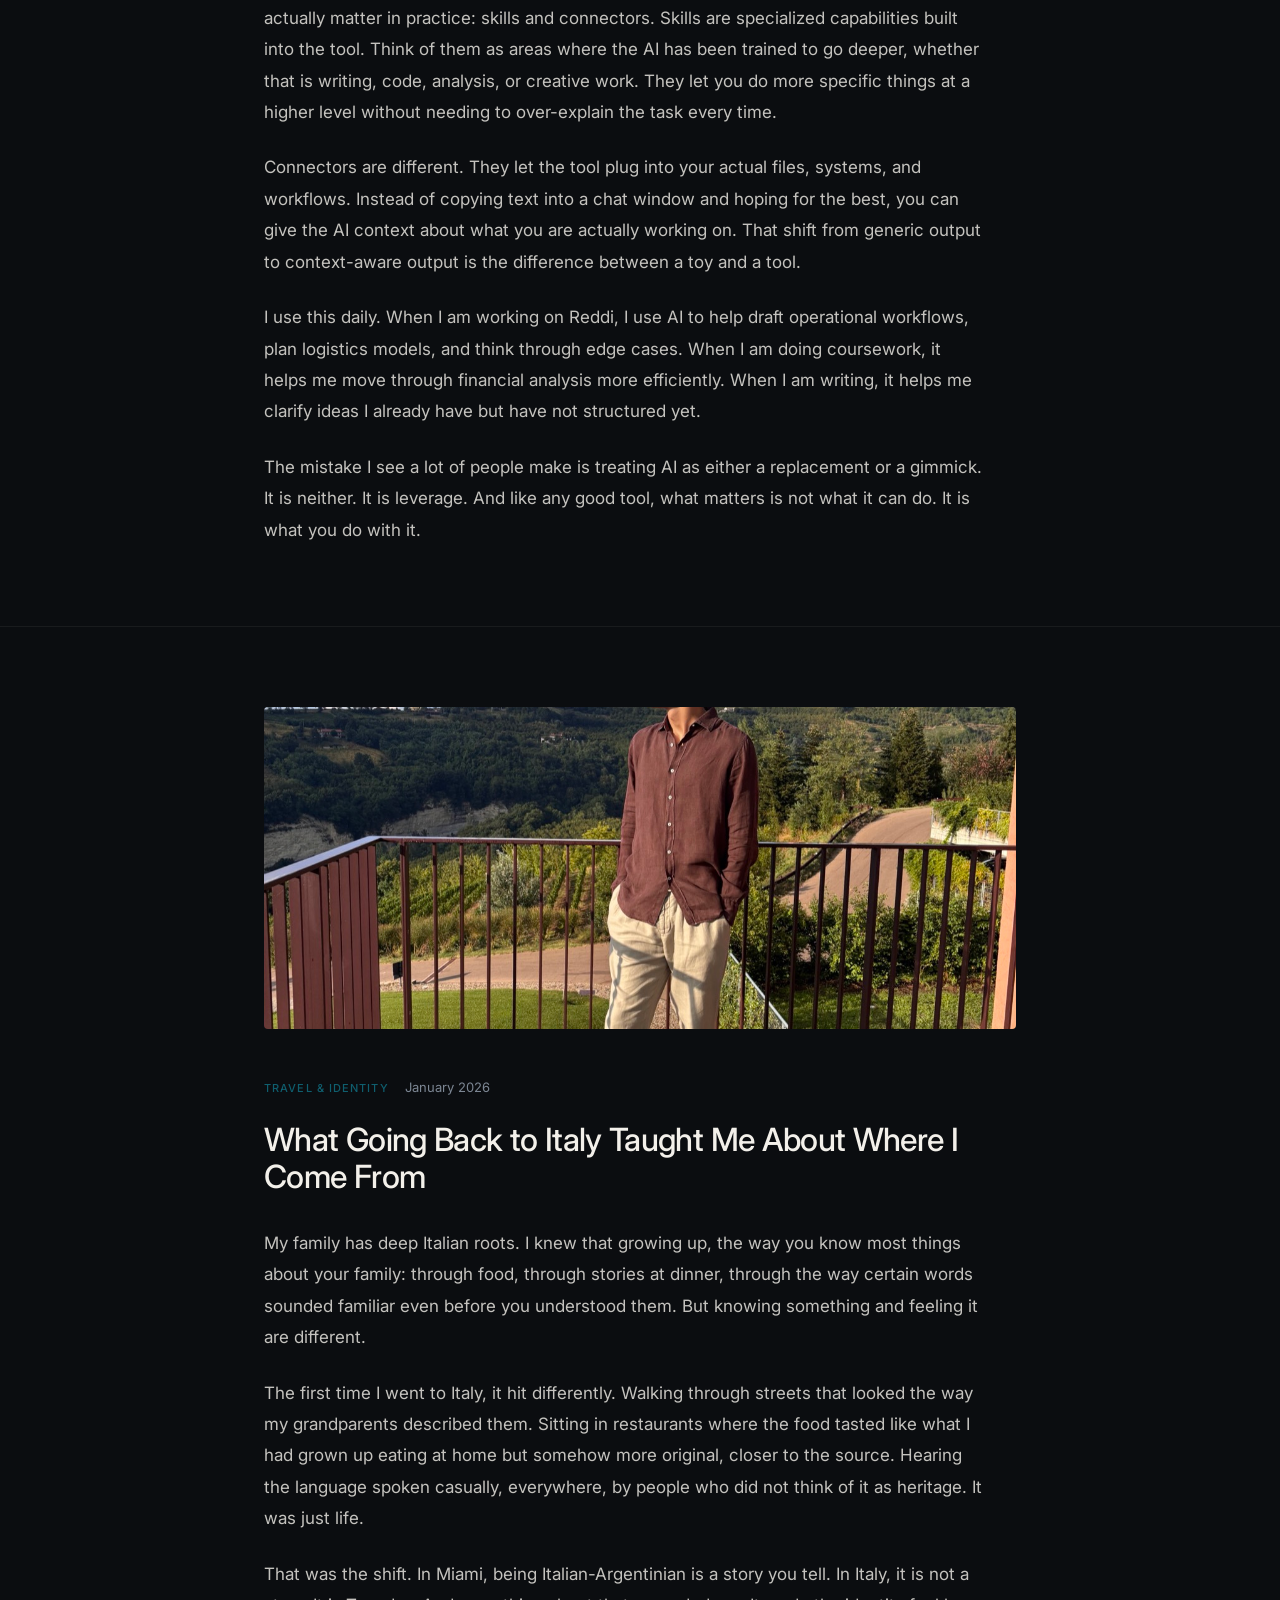
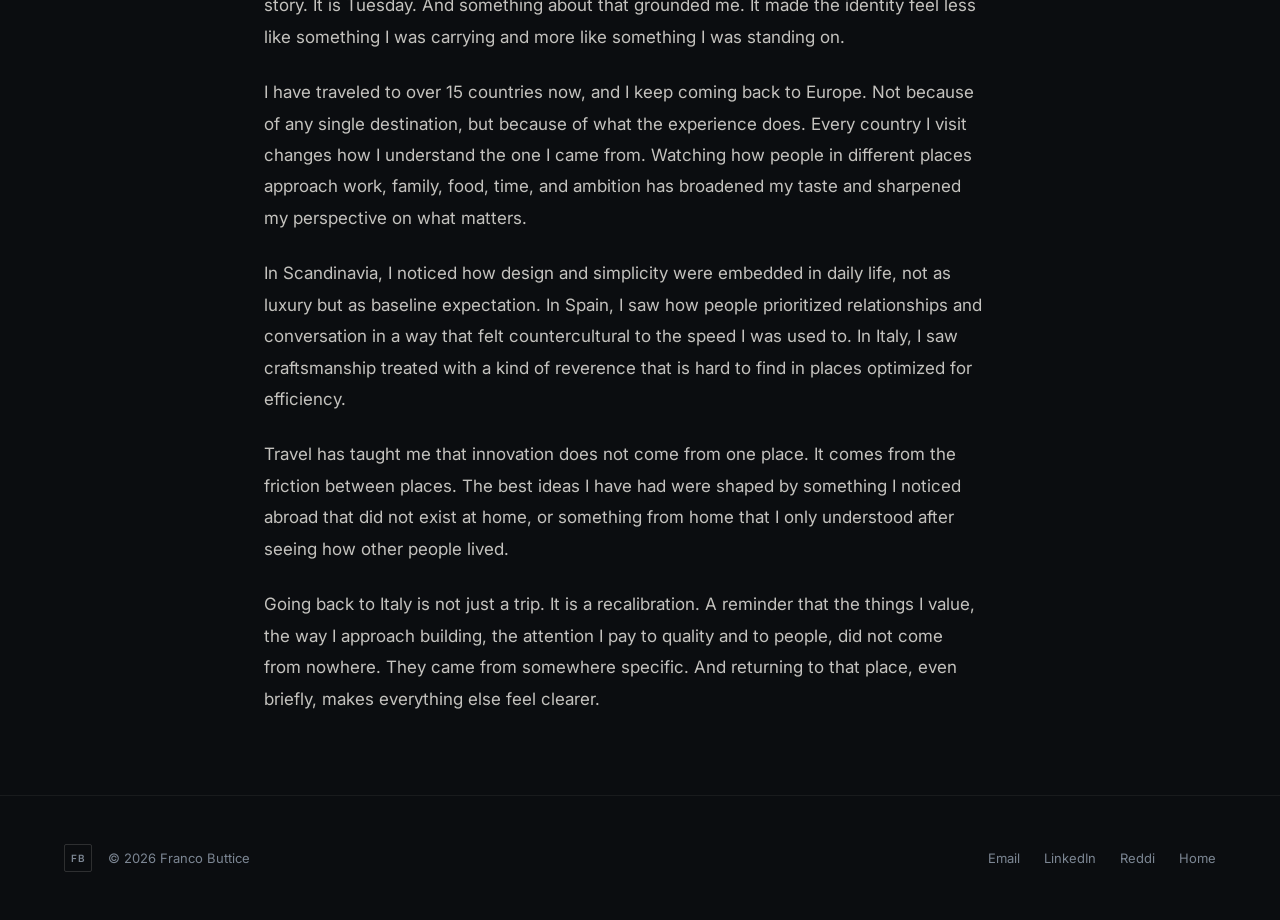
==== commit a602c495: "Add all media — images and intro video" ====
--- a/blog.html
+++ b/blog.html
@@ -75,7 +75,7 @@
     <article class="blog-post" id="post-argentina">
       <div class="container container--narrow">
         <div class="blog-post__hero-image reveal">
-          <span class="about__placeholder-label" style="color: var(--steel);">Argentina World Cup Image</span>
+          <img src="media/argentina-blog.jpg" alt="Argentina World Cup celebration" loading="lazy">
         </div>
         <div class="blog-post__meta reveal">
           <span class="label-sm blog-post__category">Personal</span>
@@ -115,7 +115,7 @@
     <article class="blog-post" id="post-ai">
       <div class="container container--narrow">
         <div class="blog-post__hero-image reveal">
-          <span class="about__placeholder-label" style="color: var(--steel);">AI / Tools Image</span>
+          <img src="media/ai-blog.jpg" alt="AI and automation" loading="lazy">
         </div>
         <div class="blog-post__meta reveal">
           <span class="label-sm blog-post__category">Technology</span>
@@ -152,7 +152,7 @@
     <article class="blog-post" id="post-italy">
       <div class="container container--narrow">
         <div class="blog-post__hero-image reveal">
-          <span class="about__placeholder-label" style="color: var(--steel);">Italy / Europe Image</span>
+          <img src="media/italy-blog.jpg" alt="Franco in Italy" loading="lazy">
         </div>
         <div class="blog-post__meta reveal">
           <span class="label-sm blog-post__category">Travel &amp; Identity</span>
--- a/css/style.css
+++ b/css/style.css
@@ -727,6 +727,15 @@
   object-fit: cover;
 }
 
+.work__entry-visual--contain {
+  background: var(--bg-dark-elevated);
+  padding: var(--space-8);
+}
+
+.work__entry-visual--contain img {
+  object-fit: contain;
+}
+
 .work__entry-content {
   display: flex;
   flex-direction: column;
